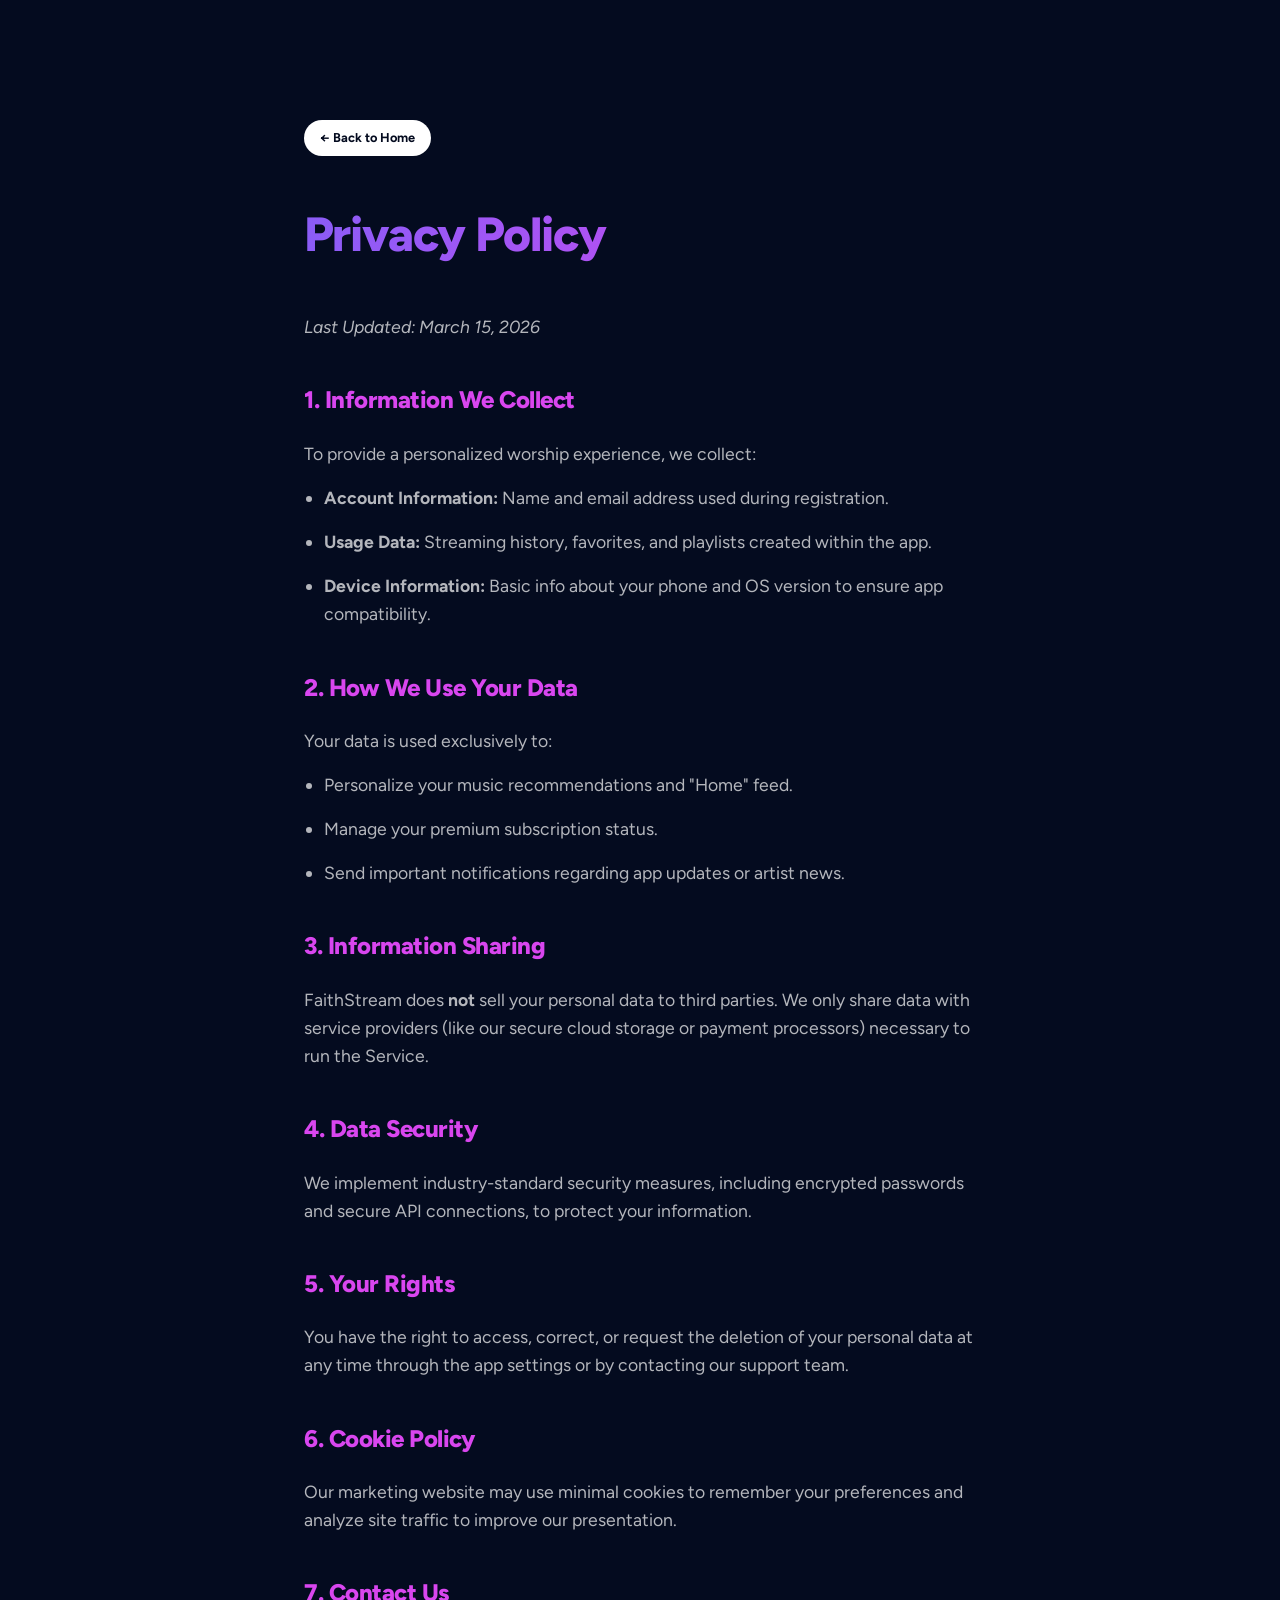
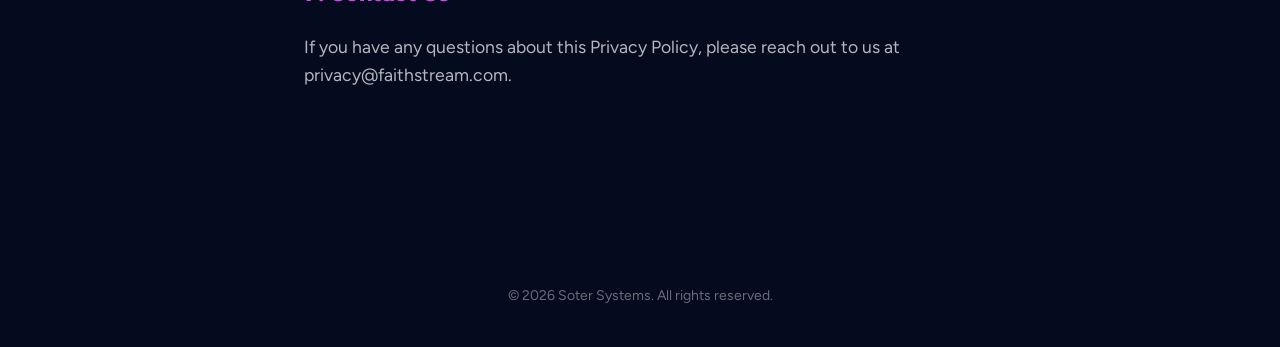
==== legal/privacy-policy.html @ ee36924a "first commit" ====
<!DOCTYPE html>
<html lang="en">

<head>
    <meta charset="UTF-8">
    <meta name="viewport" content="width=device-width, initial-scale=1.0">
    <title>Privacy Policy | FaithStream</title>
    <link rel="stylesheet" href="../css/styles.css">
    <style>
        .legal-content {
            padding: 120px 5% 60px;
            max-width: 800px;
            margin: 0 auto;
        }

        .legal-content h1 {
            font-size: 3rem;
            margin-bottom: 40px;
        }

        .legal-content h2 {
            font-size: 1.5rem;
            margin-top: 40px;
            margin-bottom: 20px;
            color: var(--brand-magenta);
        }

        .legal-content p,
        .legal-content li {
            color: var(--text-secondary);
            margin-bottom: 16px;
            font-size: 1.1rem;
        }

        .legal-content ul {
            padding-left: 20px;
            margin-bottom: 24px;
        }

        .last-updated {
            color: var(--text-muted);
            font-style: italic;
            margin-bottom: 40px;
        }
    </style>
</head>

<body>

    <div class="legal-content">
        <a href="../index.html" class="btn btn-primary"
            style="padding: 8px 16px; font-size: 0.8rem; margin-bottom: 40px;">← Back to Home</a>

        <h1 class="gradient-text">Privacy Policy</h1>
        <p class="last-updated">Last Updated: March 15, 2026</p>

        <section>
            <h2>1. Information We Collect</h2>
            <p>To provide a personalized worship experience, we collect:</p>
            <ul>
                <li><strong>Account Information:</strong> Name and email address used during registration.</li>
                <li><strong>Usage Data:</strong> Streaming history, favorites, and playlists created within the app.
                </li>
                <li><strong>Device Information:</strong> Basic info about your phone and OS version to ensure app
                    compatibility.</li>
            </ul>
        </section>

        <section>
            <h2>2. How We Use Your Data</h2>
            <p>Your data is used exclusively to:</p>
            <ul>
                <li>Personalize your music recommendations and "Home" feed.</li>
                <li>Manage your premium subscription status.</li>
                <li>Send important notifications regarding app updates or artist news.</li>
            </ul>
        </section>

        <section>
            <h2>3. Information Sharing</h2>
            <p>FaithStream does <strong>not</strong> sell your personal data to third parties. We only share data with
                service providers (like our secure cloud storage or payment processors) necessary to run the Service.
            </p>
        </section>

        <section>
            <h2>4. Data Security</h2>
            <p>We implement industry-standard security measures, including encrypted passwords and secure API
                connections, to protect your information.</p>
        </section>

        <section>
            <h2>5. Your Rights</h2>
            <p>You have the right to access, correct, or request the deletion of your personal data at any time through
                the app settings or by contacting our support team.</p>
        </section>

        <section>
            <h2>6. Cookie Policy</h2>
            <p>Our marketing website may use minimal cookies to remember your preferences and analyze site traffic to
                improve our presentation.</p>
        </section>

        <section>
            <h2>7. Contact Us</h2>
            <p>If you have any questions about this Privacy Policy, please reach out to us at privacy@faithstream.com.
            </p>
        </section>
    </div>

    <footer style="border: none;">
        <div class="footer-bottom">
            <p>&copy; 2026 Soter Systems. All rights reserved.</p>
        </div>
    </footer>

</body>

</html>
---- css/styles.css ----
@import url('https://fonts.googleapis.com/css2?family=Figtree:wght@300;400;600;700;800;900&display=swap');

:root {
    --brand-indigo: #040B1F;
    --brand-magenta: #D946EF;
    --brand-purple: #8B5CF6;
    --brand-surface: #0F172A;
    --premium-gold: #FFD700;
    --text-primary: #FFFFFF;
    --text-secondary: rgba(255, 255, 255, 0.7);
    --text-muted: rgba(255, 255, 255, 0.4);
    --gradient-premium: linear-gradient(135deg, #2E1065 0%, #040B1F 40%, #040B1F 100%);
    --gradient-accent: linear-gradient(90deg, var(--brand-purple), var(--brand-magenta));
    --gradient-cinematic: linear-gradient(to right, #8B5CF6, #D946EF);
    --glass-background: rgba(255, 255, 255, 0.05);
    --glass-border: rgba(255, 255, 255, 0.1);
}

* {
    margin: 0;
    padding: 0;
    box-sizing: border-box;
}

body {
    font-family: 'Figtree', sans-serif;
    background-color: var(--brand-indigo);
    color: var(--text-primary);
    line-height: 1.6;
    overflow-x: hidden;
}

/* Intro Overlay */
#intro-overlay {
    position: fixed;
    inset: 0;
    z-index: 9999;
    background: var(--brand-indigo);
    display: flex;
    flex-direction: column;
    align-items: center;
    justify-content: center;
    transition: opacity 1s cubic-bezier(0.4, 0, 0.2, 1);
}

#intro-overlay.fade-out {
    opacity: 0;
    pointer-events: none;
}

.intro-logo {
    display: flex;
    align-items: center;
    font-size: 80px;
    font-weight: 900;
    letter-spacing: -2px;
    position: relative;
    gap: 0; /* Force no gap */
}

.intro-f, .intro-s {
    color: white;
}

.intro-s {
    background: var(--gradient-cinematic);
    -webkit-background-clip: text;
    background-clip: text;
    -webkit-text-fill-color: transparent;
    margin-left: 5px;
}

.intro-expand {
    display: inline-block;
    width: 0;
    overflow: hidden;
    white-space: nowrap;
    transition: width 1.2s cubic-bezier(0.23, 1, 0.32, 1);
}

.intro-expand.expanded {
    width: 320px; /* Increased to ensure 'tream' (5 chars) fits at 80px */
}

/* Specific widths if needed to be more precise */
.aith.expanded { width: 160px; }
.tream.expanded { width: 260px; }

.intro-expand.aith { color: white; }
.intro-expand.tream {
    background: var(--gradient-cinematic);
    -webkit-background-clip: text;
    background-clip: text;
    -webkit-text-fill-color: transparent;
}

.intro-tagline {
    margin-top: 40px;
    font-weight: 300;
    letter-spacing: 4px;
    text-transform: uppercase;
    color: var(--text-secondary);
    opacity: 0;
    transform: translateY(20px);
    transition: all 1s ease 1s;
}

.intro-tagline.visible {
    opacity: 0.8;
    transform: translateY(0);
}

/* Animations */
@keyframes fadeIn {
    from { opacity: 0; transform: translateY(20px); }
    to { opacity: 1; transform: translateY(0); }
}

@keyframes shimmer {
    0% { background-position: -200% 0; }
    100% { background-position: 200% 0; }
}

.reveal {
    opacity: 0;
    transform: translateY(30px);
    transition: all 0.8s cubic-bezier(0.2, 0.8, 0.2, 1);
}

.reveal.visible {
    opacity: 1;
    transform: translateY(0);
}

/* Typography */
h1, h2, h3 {
    font-weight: 800;
    letter-spacing: -0.02em;
}

.gradient-text {
    background: var(--gradient-accent);
    -webkit-background-clip: text;
    background-clip: text;
    -webkit-text-fill-color: transparent;
}

/* Glassmorphism */
.glass {
    background: var(--glass-background);
    backdrop-filter: blur(12px);
    -webkit-backdrop-filter: blur(12px);
    border: 1px solid var(--glass-border);
    border-radius: 24px;
}

/* Buttons */
.btn {
    display: inline-block;
    padding: 16px 32px;
    border-radius: 50px;
    font-weight: 700;
    text-decoration: none;
    transition: all 0.3s ease;
    cursor: pointer;
    border: none;
    text-align: center;
}

.btn-primary {
    background: var(--text-primary);
    color: var(--brand-indigo);
}

.btn-primary:hover {
    transform: scale(1.05);
    box-shadow: 0 10px 20px rgba(255, 255, 255, 0.1);
}

.btn-accent {
    background: var(--gradient-accent);
    color: white;
}

.btn-accent:hover {
    transform: scale(1.05);
    box-shadow: 0 10px 20px rgba(139, 92, 246, 0.3);
}

/* Hero Section */
.hero {
    min-height: 100vh;
    display: flex;
    align-items: center;
    position: relative;
    padding: 100px 5%;
    background: var(--gradient-premium);
    background-image: url('../assets/hero-bg.png');
    background-size: cover;
    background-position: center;
}

.hero::before {
    content: '';
    position: absolute;
    inset: 0;
    background: radial-gradient(circle at 50% 50%, transparent 20%, var(--brand-indigo) 100%);
    opacity: 0.6;
}

.hero-content {
    position: relative;
    z-index: 2;
    max-width: 650px;
}

.hero h1 {
    font-size: 4.5rem;
    line-height: 1.1;
    margin-bottom: 24px;
}

.hero p {
    font-size: 1.25rem;
    color: var(--text-secondary);
    margin-bottom: 40px;
    max-width: 500px;
}

/* Features */
.section {
    padding: 120px 5%;
}

.section-header {
    text-align: center;
    margin-bottom: 80px;
}

.section-header h2 {
    font-size: 3rem;
    margin-bottom: 16px;
}

.features-grid {
    display: grid;
    grid-template-columns: repeat(auto-fit, minmax(300px, 1fr));
    gap: 32px;
}

.feature-card {
    padding: 40px;
    transition: transform 0.3s ease;
}

.feature-card:hover {
    transform: translateY(-10px);
}

.feature-card i {
    font-size: 2.5rem;
    margin-bottom: 24px;
    display: block;
}

/* Subscriptions */
.pricing-grid {
    display: flex;
    justify-content: center;
    gap: 32px;
    flex-wrap: wrap;
}

.pricing-card {
    flex: 1;
    min-width: 320px;
    max-width: 400px;
    padding: 48px;
    display: flex;
    flex-direction: column;
}

.pricing-card.premium {
    border: 2px solid var(--brand-purple);
    position: relative;
    overflow: hidden;
}

.pricing-card.premium::after {
    content: 'BEST VALUE';
    position: absolute;
    top: 20px;
    right: -30px;
    background: var(--premium-gold);
    color: var(--brand-indigo);
    padding: 4px 40px;
    font-size: 0.75rem;
    font-weight: 800;
    transform: rotate(45deg);
}

.price {
    font-size: 3.5rem;
    font-weight: 900;
    margin: 24px 0;
}

.price span {
    font-size: 1rem;
    color: var(--text-muted);
    font-weight: 400;
}

.feature-list {
    list-style: none;
    margin-bottom: 40px;
    flex-grow: 1;
}

.feature-list li {
    margin-bottom: 16px;
    display: flex;
    align-items: center;
    color: var(--text-secondary);
}

.feature-list li i {
    color: #10B981;
    margin-right: 12px;
}

/* App Download */
.download-section {
    text-align: center;
    background: var(--brand-surface);
    border-radius: 48px;
    padding: 80px 40px;
}

.mockup-container {
    margin-top: 60px;
}

.mockup-container img {
    max-width: 100%;
    height: auto;
    filter: drop-shadow(0 20px 50px rgba(0,0,0,0.5));
}

.store-buttons {
    display: flex;
    justify-content: center;
    gap: 16px;
    margin-top: 32px;
    flex-wrap: wrap;
}

/* Footer */
footer {
    padding: 80px 5% 40px;
    border-top: 1px solid var(--glass-border);
}

.footer-content {
    display: grid;
    grid-template-columns: repeat(auto-fit, minmax(200px, 1fr));
    gap: 40px;
    margin-bottom: 60px;
}

.footer-logo h2 {
    font-size: 1.5rem;
    margin-bottom: 16px;
}

.footer-links h4 {
    margin-bottom: 20px;
    color: var(--text-primary);
}

.footer-links ul {
    list-style: none;
}

.footer-links li {
    margin-bottom: 12px;
}

.footer-links a {
    color: var(--text-muted);
    text-decoration: none;
    transition: color 0.3s;
}

.footer-links a:hover {
    color: var(--brand-magenta);
}

.footer-bottom {
    text-align: center;
    padding-top: 40px;
    color: var(--text-muted);
    font-size: 0.875rem;
}

/* Responsive */
@media (max-width: 768px) {
    .intro-logo {
        font-size: 40px;
    }
    
    .intro-expand.expanded {
        width: 150px;
    }
    
    .aith.expanded { width: 80px; }
    .tream.expanded { width: 130px; }

    .hero h1 {
        font-size: 3rem;
    }
    
    .hero {
        text-align: center;
        justify-content: center;
    }
    
    .hero-content {
        max-width: 100%;
    }
    
    .hero p {
        margin-inline: auto;
    }

    .cta-group {
        justify-content: center;
        margin-inline: auto; /* Fix button margin */
    }
}

/* About Section Services Grid */
.services-grid {
    display: grid;
    grid-template-columns: repeat(auto-fit, minmax(280px, 1fr));
    gap: 24px;
    margin-top: 60px;
}

.service-card {
    padding: 32px;
    background: rgba(255, 255, 255, 0.03);
    border: 1px solid var(--glass-border);
    border-radius: 20px;
    transition: all 0.3s ease;
}

.service-card:hover {
    background: rgba(255, 255, 255, 0.05);
    border-color: var(--brand-magenta);
    transform: translateY(-5px);
}

.service-card h4 {
    color: var(--brand-magenta);
    margin-bottom: 12px;
    font-size: 1.25rem;
}

.service-card p {
    font-size: 0.95rem;
    color: var(--text-secondary);
}

/* Animation utility class */
.visible {
    opacity: 1;
    transform: translateY(0);
}
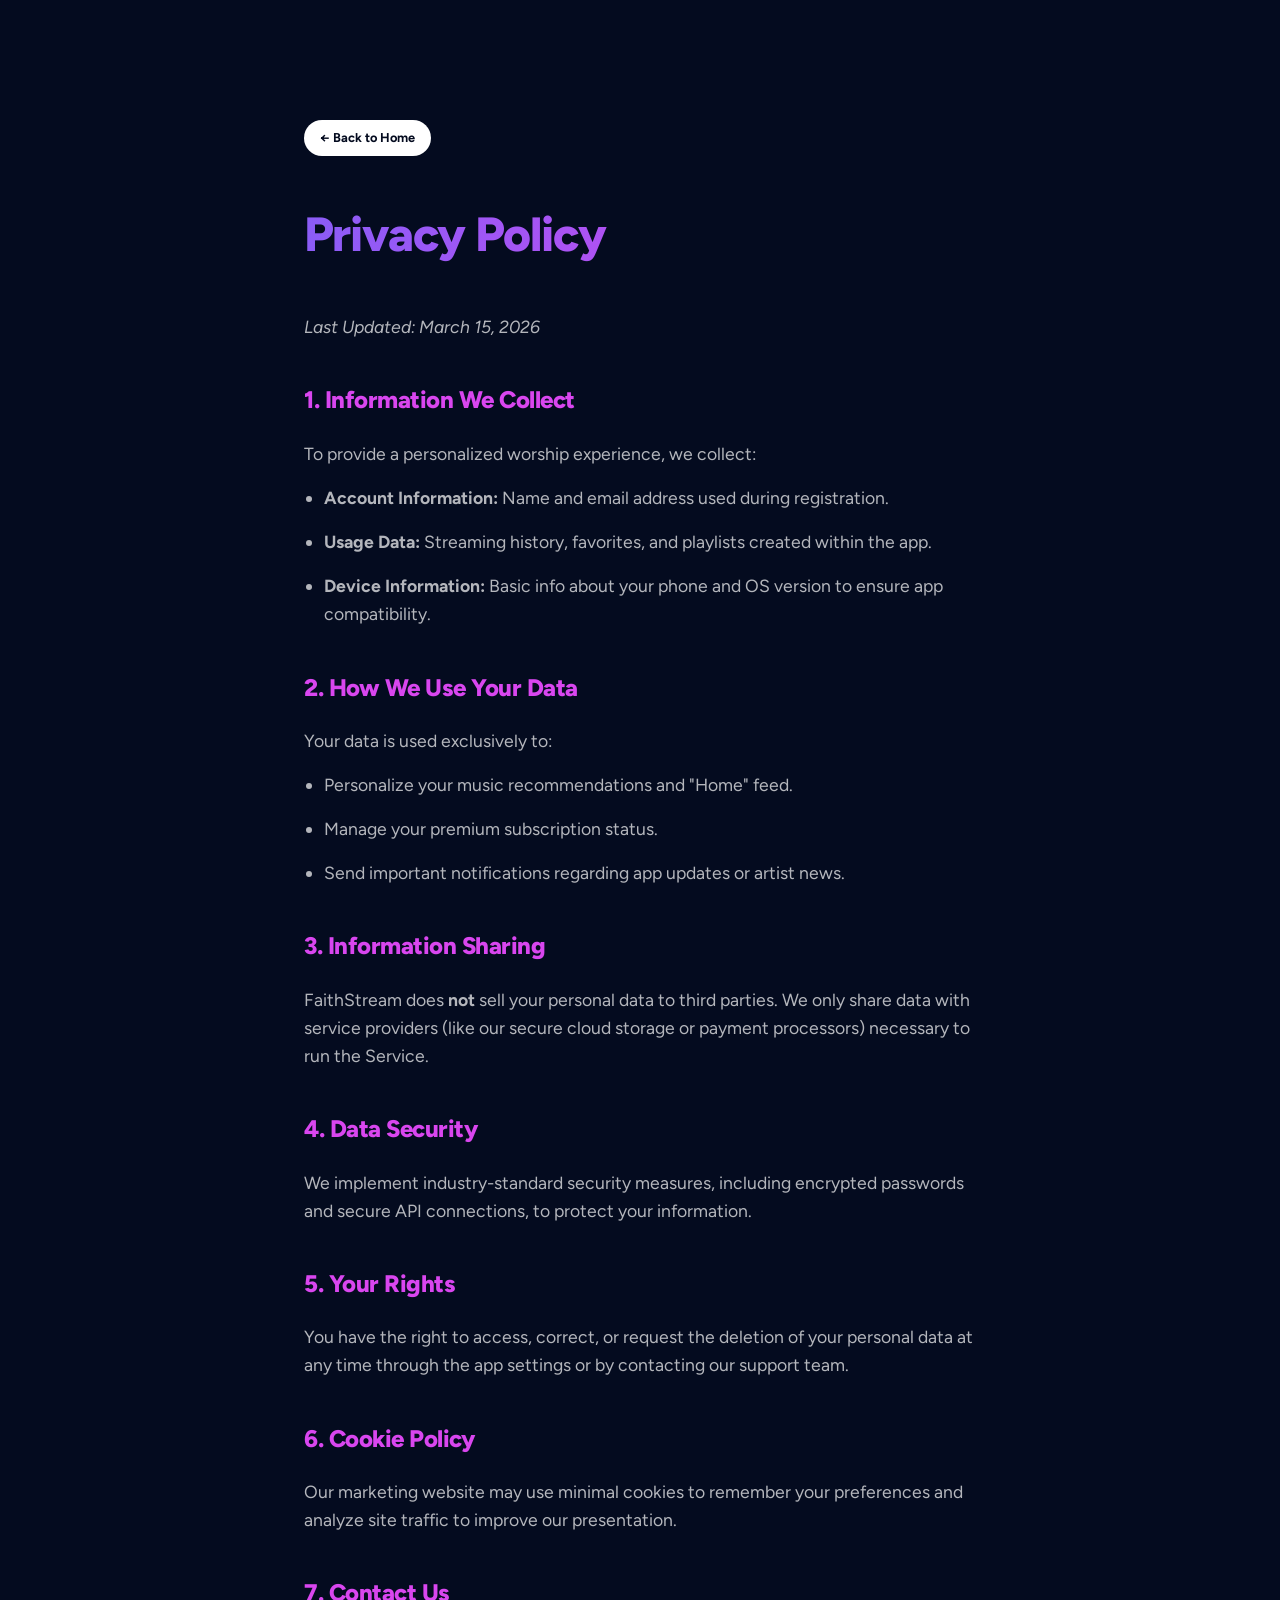
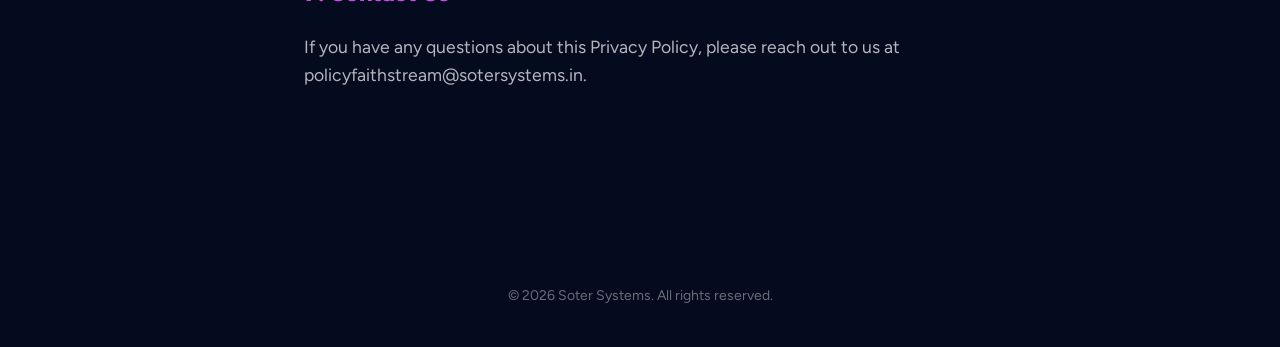
==== commit c54a5e54: "implemented privacy policy dcma, copyrights T and C" ====
--- a/legal/privacy-policy.html
+++ b/legal/privacy-policy.html
@@ -103,7 +103,8 @@
 
         <section>
             <h2>7. Contact Us</h2>
-            <p>If you have any questions about this Privacy Policy, please reach out to us at privacy@faithstream.com.
+            <p>If you have any questions about this Privacy Policy, please reach out to us at
+                policyfaithstream@sotersystems.in.
             </p>
         </section>
     </div>
--- a/css/styles.css
+++ b/css/styles.css
@@ -14,6 +14,43 @@
     --gradient-cinematic: linear-gradient(to right, #8B5CF6, #D946EF);
     --glass-background: rgba(255, 255, 255, 0.05);
     --glass-border: rgba(255, 255, 255, 0.1);
+}
+
+/* Navigation Bar */
+.main-nav {
+    position: fixed;
+    top: 0;
+    left: 0;
+    width: 100%;
+    z-index: 1000;
+    padding: 15px 5%;
+    border-radius: 0;
+    border-top: none;
+    border-left: none;
+    border-right: none;
+}
+
+.nav-content {
+    max-width: 1200px;
+    margin: 0 auto;
+    display: flex;
+    justify-content: space-between;
+    align-items: center;
+}
+
+.nav-content .logo {
+    font-weight: 800;
+    font-size: 1.25rem;
+    letter-spacing: -0.5px;
+    background: var(--gradient-cinematic);
+    -webkit-background-clip: text;
+    background-clip: text;
+    -webkit-text-fill-color: transparent;
+}
+
+.auth-box {
+    display: flex;
+    align-items: center;
 }
 
 * {
@@ -472,8 +509,108 @@
     color: var(--text-secondary);
 }
 
-/* Animation utility class */
+/* Modals */
+.modal-overlay {
+    position: fixed;
+    top: 0;
+    left: 0;
+    width: 100%;
+    height: 100%;
+    background: rgba(0, 0, 0, 0.8);
+    backdrop-filter: blur(8px);
+    display: none; /* Hidden by default */
+    align-items: center;
+    justify-content: center;
+    z-index: 1000;
+    padding: 20px;
+}
+
+.modal-overlay.active {
+    display: flex;
+}
+
+.modal-content {
+    width: 100%;
+    max-width: 450px;
+    padding: 40px;
+    position: relative;
+    box-shadow: 0 25px 50px -12px rgba(0, 0, 0, 0.5);
+}
+
+.modal-header {
+    display: flex;
+    justify-content: space-between;
+    align-items: center;
+    margin-bottom: 24px;
+}
+
+.close-modal {
+    background: none;
+    border: none;
+    color: var(--text-secondary);
+    font-size: 2rem;
+    cursor: pointer;
+    line-height: 1;
+}
+
+.close-modal:hover {
+    color: var(--text-primary);
+}
+
+/* Forms */
+.form-group {
+    margin-bottom: 20px;
+}
+
+.form-group label {
+    display: block;
+    margin-bottom: 8px;
+    font-size: 0.9rem;
+    font-weight: 600;
+    color: var(--text-secondary);
+}
+
+.form-group input {
+    width: 100%;
+    padding: 14px 18px;
+    background: rgba(255, 255, 255, 0.05);
+    border: 1px solid var(--glass-border);
+    border-radius: 12px;
+    color: var(--text-primary);
+    font-family: inherit;
+    font-size: 1rem;
+    transition: all 0.3s ease;
+}
+
+.form-group input:focus {
+    outline: none;
+    border-color: var(--brand-purple);
+    background: rgba(255, 255, 255, 0.08);
+}
+
+/* Loader */
+.loader-content {
+    text-align: center;
+    color: white;
+}
+
+.spinner {
+    width: 50px;
+    height: 50px;
+    border: 4px solid rgba(255, 255, 255, 0.1);
+    border-left-color: var(--brand-magenta);
+    border-radius: 50%;
+    animation: spin 1s linear infinite;
+    margin: 0 auto 20px;
+}
+
+@keyframes spin {
+    to { transform: rotate(360deg); }
+}
+
+/* Utility visibility class */
 .visible {
     opacity: 1;
     transform: translateY(0);
 }
+
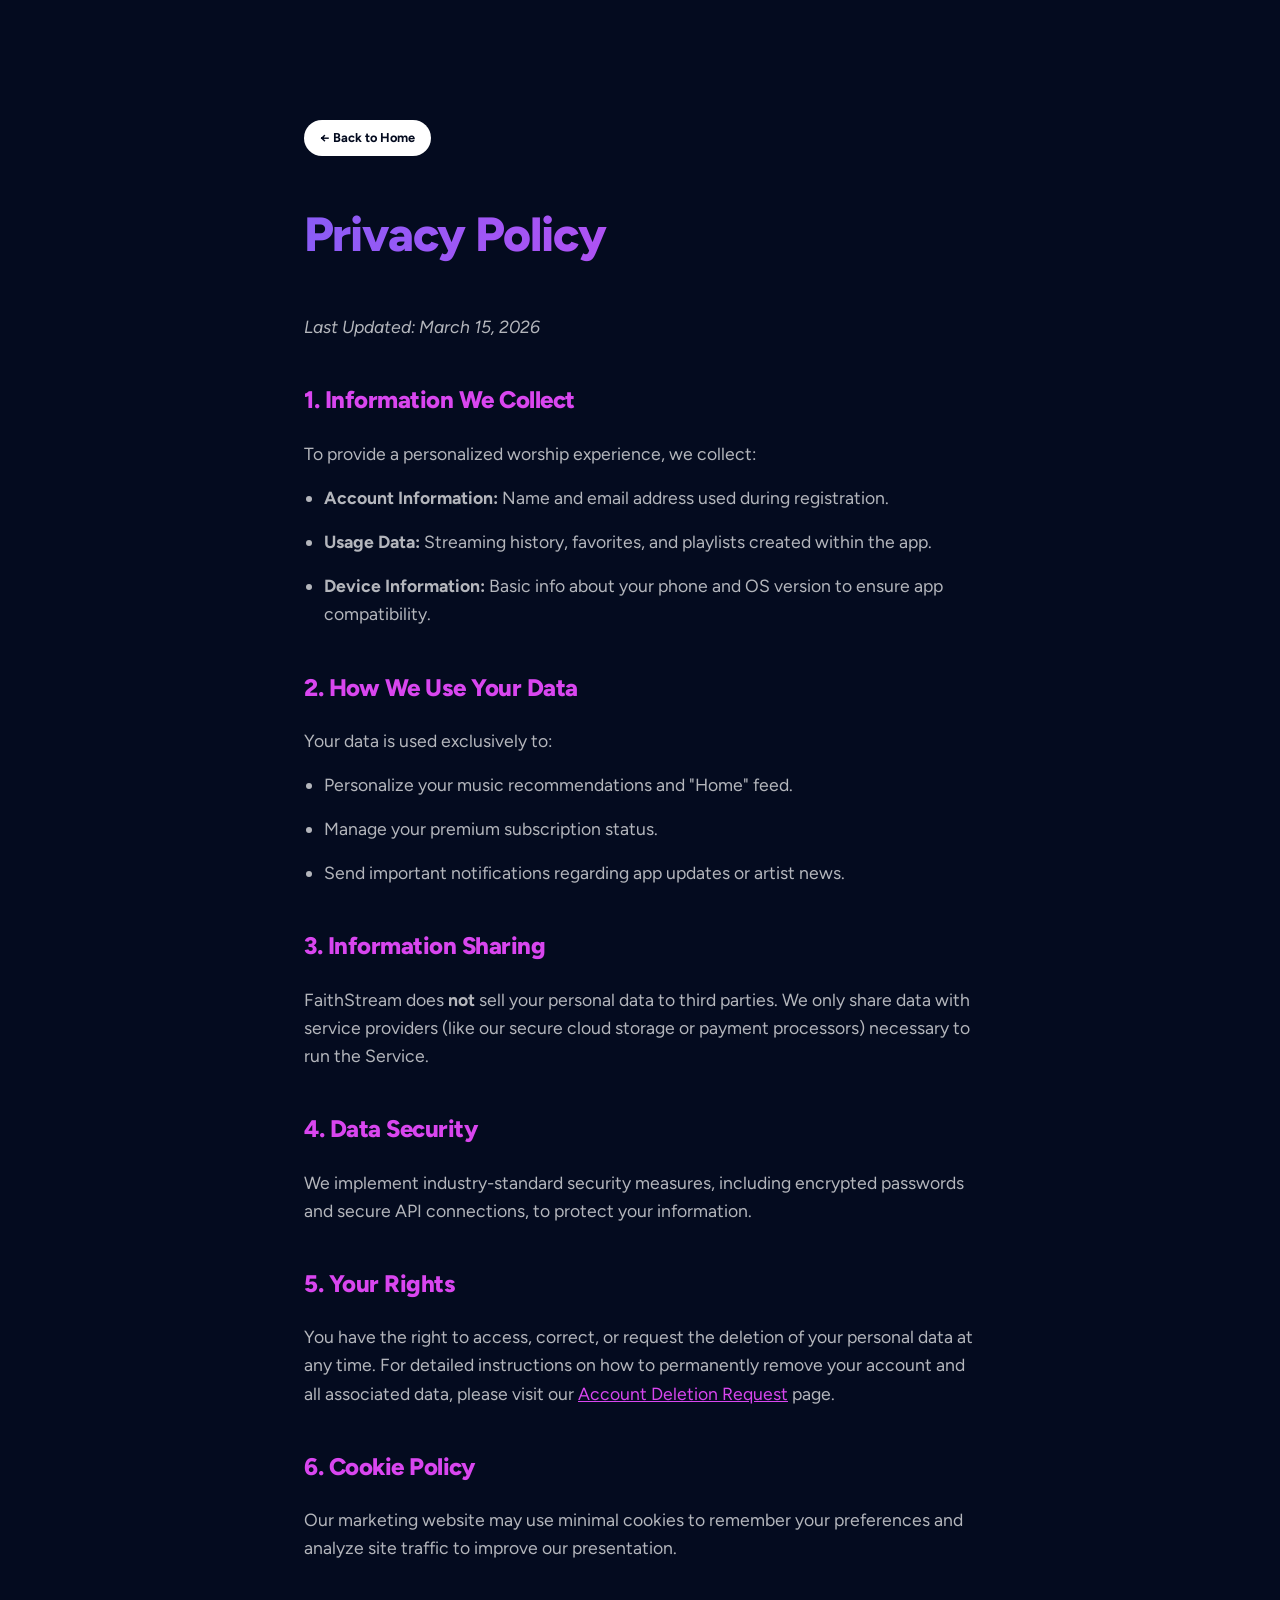
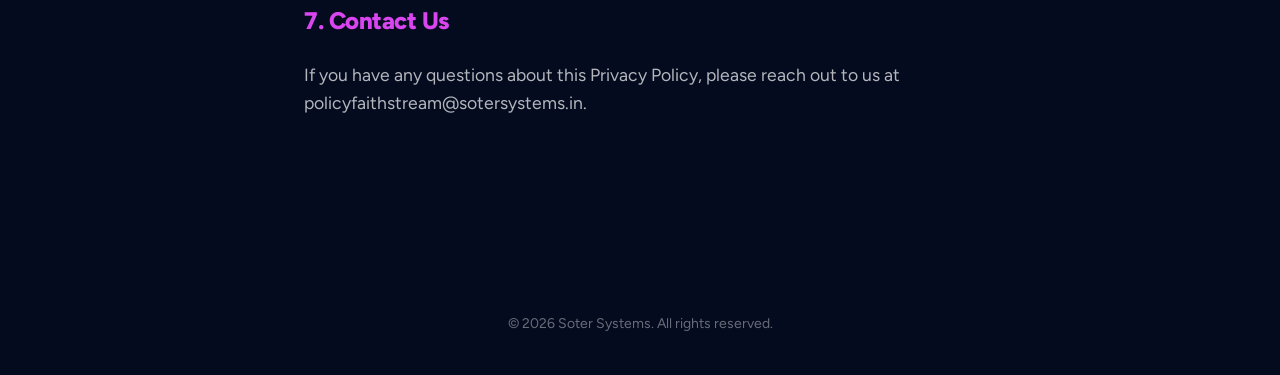
==== commit 25973663: "added delete url" ====
--- a/legal/privacy-policy.html
+++ b/legal/privacy-policy.html
@@ -91,8 +91,9 @@
 
         <section>
             <h2>5. Your Rights</h2>
-            <p>You have the right to access, correct, or request the deletion of your personal data at any time through
-                the app settings or by contacting our support team.</p>
+            <p>You have the right to access, correct, or request the deletion of your personal data at any time. For
+                detailed instructions on how to permanently remove your account and all associated data, please visit
+                our <a href="delete-account.html" style="color: var(--brand-magenta); text-decoration: underline;">Account Deletion Request</a> page.</p>
         </section>
 
         <section>
